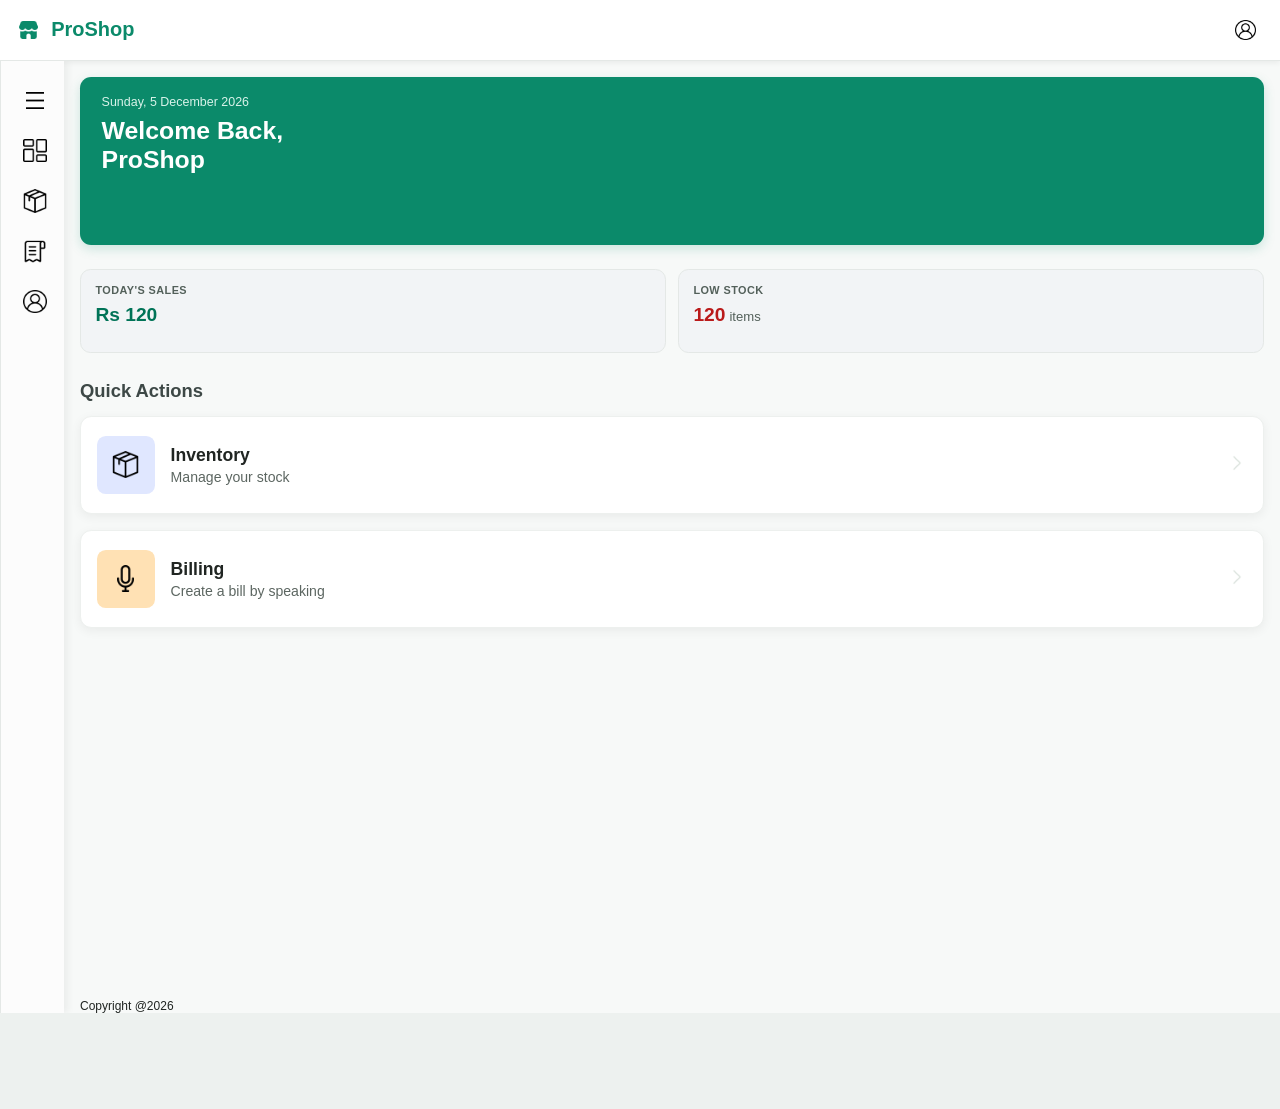
==== index.html @ dfab049c "Front end Code Int" ====
<!doctype html>
<html lang="en">
<head>
  <meta charset="UTF-8">
  <meta name="viewport" content="width=device-width, initial-scale=1.0">
  <meta http-equiv="X-UA-Compatible" content="ie=edge">

  <title>ProShop Dashboard</title>

  <meta name="mobile-web-app-capable" content="yes">
  <meta name="theme-color" content="#0B8A6A">
  <link rel="manifest" href="../manifest.webmanifest">

  
  <link rel="stylesheet" href="./styles.css">
  <link rel="stylesheet" href="./dashboard.css">
  
</head>

<body>
  <div class="app-shell">
    <header>
      <div class="top-bar">

        <div class="top-bar-left">
          <img class="store-icon" src="./assets/icons/store.png" alt="ProShop logo">
          <span class="logo">ProShop</span>
        </div>
        <div class="top-bar-right">
          <!-- <button class="header-button" type="button">
            <img src="icons/notification.png" alt="Notifications">
          </button> -->
          <button class="header-button" type="button">
            <img src="./assets/icons/user.png" alt="Profile">
          </button>
        </div>

      </div>
    </header>

    <div class="main-container">
      
      <div class="dashboard-content">

        <div class="card-welcome">
          <div class="card-content">
            <p class="card-date" id="cardDate"></p>

            <h1 class="welcome-title">
              Welcome Back,<br>
              ProShop
            </h1>

            <!-- <div class="card-status-row">
              <span class="status-dot"></span>
              <span>Shop status: Online</span>
            </div> -->
          </div>
        </div>

        <div class="stats-row">

          <div class="stat-card">
            <p class="stat-label">Today's Sales</p>
            <p class="stat-value" id="stat-sales"></p>
          </div>

          <div class="stat-card">
            <p class="stat-label">Low Stock</p>

            <div class="stat-value-container">
              <p class="stat-value low-stock-number" id="stat-low-stock-count"></p>
              <p class="stat-items-label">items</p>
            </div>
          </div>

        </div>

        <div class="section-heading">
          <h2>Quick Actions</h2>
        </div>

        <div class="card-action">
          <a href="" class="card-link">

            <div class="action-left">
              <div class="card-icon inventory-icon-background">
                <img src="./assets/icons/box.png" alt="Inventory">
              </div>

              <div class="card-text">
                <h2 class="card-title">Inventory</h2>
                <span class="card-subtitle">Manage your stock</span>
              </div>
            </div>

            <div class="card-arrow">
              <img src="./assets/icons/chevron.png" alt="">
            </div>

          </a>
        </div>

        <div class="card-action">
          <a href="../html/voiceBilling.html" class="card-link">

            <div class="action-left">
              <div class="card-icon billing-icon-background">
                <img src="./assets/icons/mic.png" alt="Billing">
              </div>

              <div class="card-text">
                <h2 class="card-title">Billing</h2>
                <span class="card-subtitle">Create a bill by speaking</span>
              </div>
            </div>

            <div class="card-arrow">
              <img src="./assets/icons/chevron.png" alt="">
            </div>

          </a>
        </div>
        <div class="footer-section">
          <footer>
            <Span>Copyright @2026</Span>
          </footer>
        </div>
      </div>
        

      <aside class="sidebar-desktop" id="sidebar">
        <div class="nav-item">
          <button id="menuToggle" >
  
            <div class="nav-icon">
              <img src="./assets/icons/menu.png" alt="">
            </div>
  
            <div class="nav-label">
              <span>Menu</span>
            </div>
          </button>
        </div>
        <div class="nav-item">
          <button class="dashboard-active" type="button"
            onclick="window.location.href=''">
  
            <div class="nav-icon">
              <img src="./assets/icons/dashboard.png" alt="">
            </div>
  
            <div class="nav-label">
              <span>Dashboard</span>
            </div>
          </button>
        </div>
        <div class="nav-item">
          <button class="inventory" type="button"
            onclick="window.location.href=''">
  
            <div class="nav-icon">
              <img src="./assets/icons/box.png" alt="">
            </div>
  
            <div class="nav-label">
              <span>Inventory</span>
            </div>
          </button>
        </div>
        <div class="nav-item">
          <button class="billing" type="button"
            onclick="window.location.href='./pages/voiceBilling/voiceBilling.html'">
  
            <div class="nav-icon">
              <img src="./assets/icons/bill.png" alt="">
            </div>
  
            <div class="nav-label">
              <span>Billing</span>
            </div>
  
          </button>
        </div>
        <div class="nav-item">
          <button class="profile" type="button"
            onclick="window.location.href=''">
  
            <div class="nav-icon">
              <img src="./assets/icons/user.png" alt="">
            </div>
  
            <div class="nav-label">
              <span>Profile</span>
            </div>
  
          </button>
        </div> 
      </aside>
      
    </div>
    <nav class="bottom-nav">
        <div class="nav-item">
          <button class="dashboard active" type="button"
            onclick="window.location.href='../html/index.html'">
  
            <div class="nav-icon">
              <img src="./assets/icons/dashboard.png" alt="">
            </div>
  
            <div class="nav-label">
              <span>Dashboard</span>
            </div>
          </button>
        </div>
        <div class="nav-item">
          <button class="inventory" type="button"
            onclick="window.location.href=''">
  
            <div class="nav-icon">
              <img src="./assets/icons/box.png" alt="">
            </div>
  
            <div class="nav-label">
              <span>Inventory</span>
            </div>
          </button>
        </div>
        <div class="nav-item">
          <button class="billing" type="button"
            onclick="window.location.href='./pages/voiceBilling/voiceBilling.html'">
  
            <div class="nav-icon">
              <img src="./assets/icons/bill.png" alt="">
            </div>
  
            <div class="nav-label">
              <span>Billing</span>
            </div>
  
          </button>
        </div>
        <div class="nav-item">
          <button class="profile" type="button"
            onclick="window.location.href=''">
  
            <div class="nav-icon">
              <img src="./assets/icons/user.png" alt="">
            </div>
  
            <div class="nav-label">
              <span>Profile</span>
            </div>
  
          </button>
        </div>
      </nav>

    <!-- <footer>
      <Span>Copyright @2026</Span>
    </footer> -->

  </div>
  <script>
    const menuToggle=document.getElementById("menuToggle");
    const sidebar=document.getElementById("sidebar");
  
    menuToggle.addEventListener('click',()=>{
      sidebar.classList.toggle('expanded');
    });

    // document.addEventListener('DOMContentLoaded',function(){
      const cardDate=new Date();
      const days=["Monday","Tuesday","Wednesday","Thrusday","Friday","Saturday","Sunday"];
      const months=["January","February","March","April","May","June","July","August","September","October","November","December"];
      const dayName=days[cardDate.getDay()];
      const day=cardDate.getDate();
      const month=months[cardDate.getMonth()];
      const year=cardDate.getFullYear();
      const formatted=`${dayName}, ${day} ${month} ${year}`;
      document.getElementById("cardDate").textContent=formatted;
    // });

    // function updateStatCards(){
    //   const sales = 120;
    //   const stock = 600;
    //   document.getElementById("stat-sales").textContent=sales;
    //   console.log("Function call");
    //   document.getElementById("stat-low-stock-count").textContent=stock;
    //  }

    //updateStatCards=(60.00,12);

  const sales = 120;
  document.getElementById("stat-sales").textContent="Rs "+sales;
  const stock = 120;
  document.getElementById("stat-low-stock-count").textContent=stock;
    
  </script>
</body>
</html>
---- styles.css ----
/* ============================================================
   common.css
   Shared design-system rules used by every page: base reset,
   app shell, top bar, bottom nav, desktop sidebar, footer, and
   the responsive skeleton that swaps bottom-nav <-> sidebar.
   ============================================================ */

* {
  box-sizing: border-box;
}

html, body {
  margin: 0;
  min-width: 20rem;
  padding-bottom: 6rem;
  font-family: Inter, Arial, sans-serif;
  color: #202522;
  background-color: #EDF1EF;
  position: relative;
  overscroll-behavior: none;
}

button {
  font: inherit;
}

.main-container {
  width: 100%;
  margin: 0 auto;
  background-color: #F7F9F8;
  position: relative;
}

/* ---------- Top bar ---------- */

.top-bar {
  position: sticky;
  top: 0;
  z-index: 10;

  display: flex;
  justify-content: space-between;
  align-items: center;

  min-height: 3.7rem; /* index.html value — voiceBilling.html overrides to 3rem in billing.css */
  padding: 0.7rem 1rem;

  background-color: #FFFFFF;
  border-bottom: 0.0625rem solid #E4E8E6;
  box-shadow: 0 0.125rem 0.35rem rgba(0, 0, 0, 0.06);
}

.top-bar-left,
.top-bar-right {
  display: flex;
  align-items: center;
}

.top-bar-left {
  gap: 0.65rem;
}

.top-bar-right {
  gap: 0.35rem;
}

.header-button {
  display: flex;
  align-items: center;
  justify-content: center;

  width: 2.35rem;
  height: 2.35rem;
  padding: 0;

  background-color: transparent;
  border: none;
  border-radius: 50%;
  cursor: pointer;
}

.header-button img {
  width: 1.3rem;
  height: 1.3rem;
  object-fit: contain;
}

.header-button:hover {
  background-color: #dddfe1;
}

.logo {
  color: #0B8A6A;
  font-size: 1.25rem;
  font-weight: 700;
}

/* ---------- Bottom nav (mobile) + shared nav-item styling ---------- */

.bottom-nav {
  position: fixed;
  right: 0;
  bottom: 0;
  left: 0;
  z-index: 20;

  display: flex;
  align-items: center;
  justify-content: space-between;

  width: 100%;
  min-height: 5rem;
  margin: 0 auto;
  padding: 0.35rem 0.45rem;

  background-color: #FCFCFC;
  border-top: 0.0625rem solid #E4E8E6;
  box-shadow: 0 -0.25rem 0.45rem rgba(0, 0, 0, 0.07);
}

.nav-item {
  display: flex;
  flex: 1;
  align-items: center;
  justify-content: center;
  min-width: 0;
}

.nav-item button {
  display: flex;
  flex-direction: column;
  align-items: center;
  justify-content: center;
  gap: 0.2rem;

  width: 100%;
  min-height: 3rem; /* index.html value — voiceBilling.html overrides to 3.85rem in billing.css */
  padding: 0.3rem;

  color: #35403A;
  font-size: 0.75rem; /* index.html value — voiceBilling.html overrides to 0.72rem in billing.css */
  font-weight: 500;

  background-color: transparent;
  border: none;
  border-radius: 2rem;
  cursor: pointer;
}

.nav-item button:is(.active, :hover) {
  color: #FFFFFF;
  font-weight: 700;
  background-color: #0B8A6A;
}

.nav-icon img {
  width: 1.45rem;
  height: 1.45rem;
  object-fit: contain;
}

.nav-label {
  font-size: 0.75rem; /* index.html value — voiceBilling.html overrides to 0.72rem in billing.css */
  line-height: 1;
}

/* ---------- Footer ---------- */

.footer-section {
  font-size: 0.75rem;
  font-family: inherit;
  width: 100%;
  margin: 0;
  padding-top: 30%;
}

.footer {
  background-color: #0B8A6A;
  color: #FFFFFF;
}

/* ---------- Responsive shell: mobile bottom-nav <-> desktop sidebar ---------- */

@media (max-width: 1023px) {
  .sidebar-desktop {
    display: none;
  }
}

@media (min-width: 1024px) {
  body {
    padding-bottom: 0;
  }

  .main-container {
    min-height: 100vh;
    display: flex;
    flex-direction: row-reverse;
    overflow-x: auto;
  }

  .bottom-nav {
    display: none;
  }

  .top-bar-left .back-button {
    display: none;
  }

  .sidebar-desktop {
    position: relative;
    top: 0;
    z-index: 20;
    flex: 0 0 auto;

    display: flex;
    flex-direction: column;
    align-items: stretch;
    justify-content: flex-start;

    width: 4rem;
    min-height: 5rem;
    padding: 1rem 0.45rem;
    overflow: hidden;
    background-color: #FCFCFC;
    border-left: 0.0625rem solid #E4E8E6;
    box-shadow: 0.25rem 0 0.45rem rgba(0, 0, 0, 0.05);

    transition: 0.3s ease;
  }

  .sidebar-desktop .nav-item {
    flex: 0 0 auto;
    gap: 1rem;
  }

  .sidebar-desktop .nav-item button {
    flex-direction: row;
    align-items: center;
    justify-content: flex-start;
    gap: 0.75rem;
    white-space: nowrap;

    width: 100%;
    padding: 0.75rem 0.95rem;
  }

  .sidebar-desktop.expanded {
    width: 12rem;
  }

  .sidebar-desktop .nav-label {
    display: block;
    opacity: 0;
    max-width: 0;
    overflow: hidden;
    white-space: nowrap;
    transition: opacity 0.25s ease, max-width 0.25s ease;
  }

  .sidebar-desktop.expanded .nav-label {
    opacity: 1;
    max-width: 10rem;
  }
}
---- dashboard.css ----
/* ============================================================
   dashboard.css
   Page-specific rules for index.html (the dashboard).
   Load AFTER common.css.
   ============================================================ */

/* NOTE: .app-shell wraps both pages' HTML, but only index.html's original
   stylesheet styled it (voiceBilling.html's <div class="app-shell"> was
   unstyled). Kept here, page-scoped, to preserve each page's original
   behavior exactly rather than silently adding this to the billing page. */
.app-shell {
  position: sticky;
}

.store-icon {
  width: 1.55rem;
  height: 1.55rem;
  object-fit: contain;
}

.dashboard-content {
  padding: 1rem;
  padding-bottom: 0;
}

.card-welcome {
  position: relative;
  overflow: hidden;

  min-height: 10.5rem;
  padding: 1.15rem 1.35rem;

  color: #FFFFFF;
  background-color: #0B8A6A;
  border-radius: 0.7rem;
  box-shadow: 0 0.25rem 0.75rem rgba(11, 138, 106, 0.18);
}

.card-content {
  position: relative;
  z-index: 1;
  width: 70%;
}

.card-date {
  margin: 0 0 0.4rem;
  color: #D9F3EA;
  font-size: 0.78rem;
  font-weight: 500;
}

.welcome-title {
  margin: 0;
  color: #FFFFFF;
  font-size: 1.55rem;
  font-weight: 700;
  line-height: 1.18;
}

.stats-row {
  display: flex;
  gap: 0.75rem;
  width: 100%;
  margin-top: 1.5rem;
}

.stat-card {
  flex: 1;
  min-width: 0;
  min-height: 5.25rem;
  padding: 0.9rem;

  background-color: #F2F4F6;
  border: 0.0625rem solid #E4E8E6;
  border-radius: 0.65rem;
}

.stat-label {
  margin: 0 0 0.45rem;
  color: #53605A;
  font-size: 0.68rem;
  font-weight: 700;
  letter-spacing: 0.04em;
  text-transform: uppercase;
}

.stat-value {
  margin: 0;
  color: #007357;
  font-size: 1.2rem;
  font-weight: 700;
}

.stat-value-container {
  display: flex;
  align-items: baseline;
  gap: 0.25rem;
}

.low-stock-number {
  color: #BA1A1A;
}

.stat-items-label {
  margin: 0;
  color: #53605A;
  font-size: 0.82rem;
  font-weight: 500;
}

.section-heading {
  margin: 1.7rem 0 0.85rem;
}

.section-heading h2 {
  margin: 0;
  color: #3D4846;
  font-size: 1.15rem;
  font-weight: 700;
}

.card-action {
  width: 100%;
  margin-bottom: 1rem;
  overflow: hidden;

  background-color: #FFFFFF;
  border: 0.0625rem solid #EDF0EE;
  border-radius: 0.7rem;
  box-shadow: 0 0.18rem 0.65rem rgba(0, 0, 0, 0.06);
}

.card-link {
  display: flex;
  align-items: center;
  justify-content: space-between;

  min-height: 6rem;
  padding: 1rem;

  color: #202522;
  text-decoration: none;
}

.action-left {
  display: flex;
  align-items: center;
  gap: 1rem;
  min-width: 0;
}

.card-icon {
  display: flex;
  flex: 0 0 auto;
  align-items: center;
  justify-content: center;

  width: 3.6rem;
  height: 3.6rem;
  border-radius: 0.55rem;
}

.inventory-icon-background {
  background-color: #E0E7FF;
}

.billing-icon-background {
  background-color: #FFE1B4;
}

.card-icon img {
  width: 1.7rem;
  height: 1.7rem;
  object-fit: contain;
}

.card-text {
  display: flex;
  flex-direction: column;
  min-width: 0;
}

.card-title {
  margin: 0 0 0.2rem;
  color: #202522;
  font-size: 1.1rem;
  font-weight: 700;
}

.card-subtitle {
  color: #5C6661;
  font-size: 0.88rem;
}

.card-arrow img {
  width: 1.25rem;
  height: 1.25rem;
  opacity: 0.55;
}

@media (min-width: 1024px) {
  .dashboard-content {
    flex: 1 1 auto;
    min-width: 20rem;
  }
}
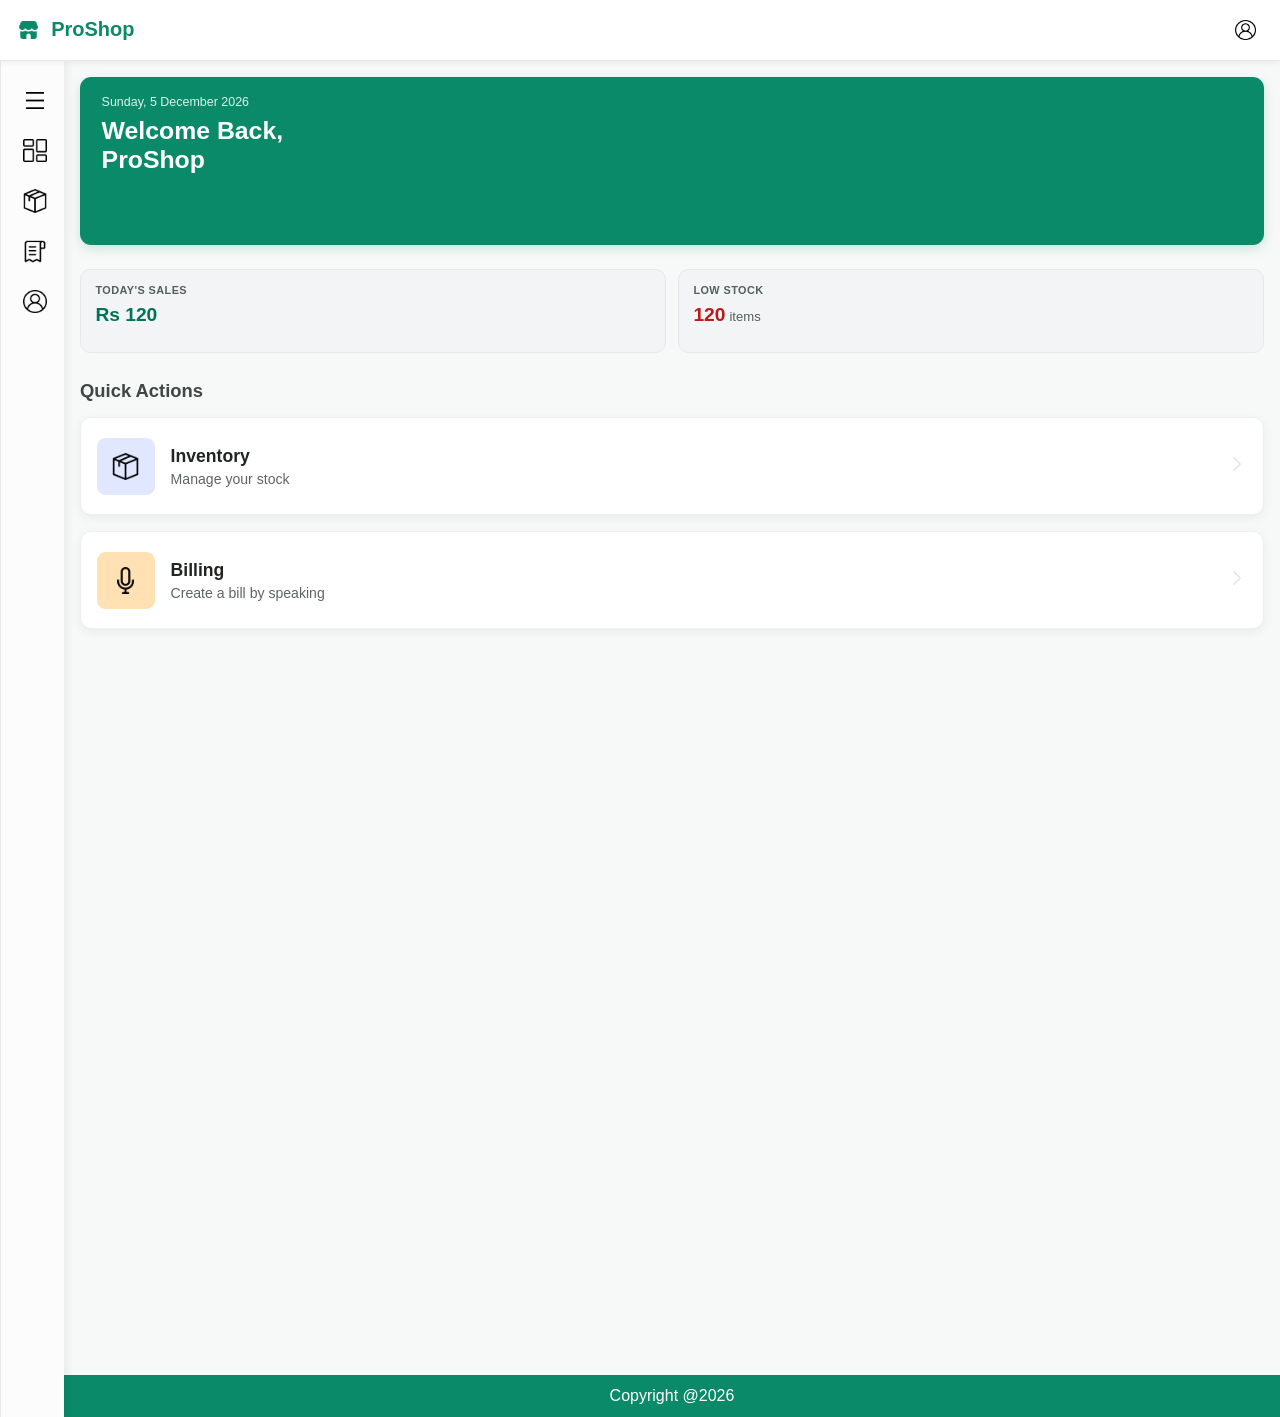
==== commit 570bacc4: "profile addition html and css" ====
--- a/index.html
+++ b/index.html
@@ -9,11 +9,14 @@
 
   <meta name="mobile-web-app-capable" content="yes">
   <meta name="theme-color" content="#0B8A6A">
-  <link rel="manifest" href="../manifest.webmanifest">
+  <link rel="manifest" href="./manifest.webmanifest">
 
   
   <link rel="stylesheet" href="./styles.css">
   <link rel="stylesheet" href="./dashboard.css">
+
+  <script src="./Javascript/common.js" defer></script>
+
   
 </head>
 
@@ -81,7 +84,7 @@
         </div>
 
         <div class="card-action">
-          <a href="" class="card-link">
+          <a href="./pages/Inventory/Inventory.html" class="card-link">
 
             <div class="action-left">
               <div class="card-icon inventory-icon-background">
@@ -102,7 +105,7 @@
         </div>
 
         <div class="card-action">
-          <a href="../html/voiceBilling.html" class="card-link">
+          <a href="./pages/voiceBilling/voiceBilling.html" class="card-link">
 
             <div class="action-left">
               <div class="card-icon billing-icon-background">
@@ -157,7 +160,7 @@
         </div>
         <div class="nav-item">
           <button class="inventory" type="button"
-            onclick="window.location.href=''">
+            onclick="window.location.href='./pages/Inventory/Inventory.html'">
   
             <div class="nav-icon">
               <img src="./assets/icons/box.png" alt="">
@@ -183,8 +186,7 @@
           </button>
         </div>
         <div class="nav-item">
-          <button class="profile" type="button"
-            onclick="window.location.href=''">
+          <button class="profile" id="profile1" type="button">
   
             <div class="nav-icon">
               <img src="./assets/icons/user.png" alt="">
@@ -202,7 +204,7 @@
     <nav class="bottom-nav">
         <div class="nav-item">
           <button class="dashboard active" type="button"
-            onclick="window.location.href='../html/index.html'">
+            onclick="window.location.href=''">
   
             <div class="nav-icon">
               <img src="./assets/icons/dashboard.png" alt="">
@@ -215,7 +217,7 @@
         </div>
         <div class="nav-item">
           <button class="inventory" type="button"
-            onclick="window.location.href=''">
+            onclick="window.location.href='./pages/Inventory/Inventory.html'">
   
             <div class="nav-icon">
               <img src="./assets/icons/box.png" alt="">
@@ -241,8 +243,7 @@
           </button>
         </div>
         <div class="nav-item">
-          <button class="profile" type="button"
-            onclick="window.location.href=''">
+          <button class="profile" id="profile2" type="button">
   
             <div class="nav-icon">
               <img src="./assets/icons/user.png" alt="">
@@ -259,16 +260,39 @@
     <!-- <footer>
       <Span>Copyright @2026</Span>
     </footer> -->
-
   </div>
+
+  <dialog class="overlay" id="profileForm">
+    <div class="pop-up">
+      <h2>User Profile</h2>
+      <form id="addUserForm">
+        <!-- <label for="userFirstName">First Name</label> -->
+        <input type="text" id="userFirstName" placeholder="FirstName" required />
+        <!-- <label for="userLastName">Last name</label> -->
+        <input type="text" id="userLastName" placeholder="LastName" required />
+        <!-- <label for="userNumber">Quantity</label> -->
+        <input type="text" id="userNumber" inputmode="numeric" pattern="[0-9]" maxlength="10" placeholder="Phone Number" required />
+
+        <input type="text" id="userEmail" inputmode="email" placeholder="E-mail" required />
+        <!-- <label for="itemType">Type</label> -->
+        <input type="text" id="gstID" placeholder="GstID" required />
+        
+        <div class="popup-actions">
+          <button
+            type="button"
+            id="cancelUserPopupButton"
+            class="secondary-button"
+          >
+            Cancel
+          </button>
+          <button id="editButton" type="submit" class="primary-button">
+            Edit Details
+          </button>
+        </div>
+      </form>
+    </div>
+  </dialog>
   <script>
-    const menuToggle=document.getElementById("menuToggle");
-    const sidebar=document.getElementById("sidebar");
-  
-    menuToggle.addEventListener('click',()=>{
-      sidebar.classList.toggle('expanded');
-    });
-
     // document.addEventListener('DOMContentLoaded',function(){
       const cardDate=new Date();
       const days=["Monday","Tuesday","Wednesday","Thrusday","Friday","Saturday","Sunday"];
--- a/styles.css
+++ b/styles.css
@@ -12,7 +12,6 @@
 html, body {
   margin: 0;
   min-width: 20rem;
-  padding-bottom: 6rem;
   font-family: Inter, Arial, sans-serif;
   color: #202522;
   background-color: #EDF1EF;
@@ -28,15 +27,21 @@
   width: 100%;
   margin: 0 auto;
   background-color: #F7F9F8;
+}
+
+
+/* ---------- Top bar ---------- */
+header{
+  position:fixed;
+  top:0;
+  z-index: 1000;
+
+}
+
+.top-bar {
   position: relative;
-}
-
-/* ---------- Top bar ---------- */
-
-.top-bar {
-  position: sticky;
   top: 0;
-  z-index: 10;
+  z-index: 1000;
 
   display: flex;
   justify-content: space-between;
@@ -62,6 +67,10 @@
 
 .top-bar-right {
   gap: 0.35rem;
+}
+
+header {
+  position: sticky;
 }
 
 .header-button {
@@ -77,6 +86,7 @@
   border: none;
   border-radius: 50%;
   cursor: pointer;
+
 }
 
 .header-button img {
@@ -167,17 +177,21 @@
 /* ---------- Footer ---------- */
 
 .footer-section {
-  font-size: 0.75rem;
+  font-size: 1rem;
   font-family: inherit;
   width: 100%;
   margin: 0;
-  padding-top: 30%;
-}
-
-.footer {
+  padding-top:60%;
+  justify-content: center;
+  text-align: center;
+
+}
+
+.footer-section footer {
+  padding: 0.75rem;
   background-color: #0B8A6A;
   color: #FFFFFF;
-}
+} 
 
 /* ---------- Responsive shell: mobile bottom-nav <-> desktop sidebar ---------- */
 
@@ -197,6 +211,8 @@
     display: flex;
     flex-direction: row-reverse;
     overflow-x: auto;
+    /* scrollbar-color: #FFFFFF #0B8A6A ;
+    scrollbar-width: thin; */
   }
 
   .bottom-nav {
@@ -210,7 +226,7 @@
   .sidebar-desktop {
     position: relative;
     top: 0;
-    z-index: 20;
+    z-index: 100;
     flex: 0 0 auto;
 
     display: flex;
@@ -262,4 +278,101 @@
     opacity: 1;
     max-width: 10rem;
   }
-}
+  /* .sidebar-desktop .nav-item button:is(.active, :hover) {
+    color: #FFFFFF;
+    font-weight: 700;
+    background-color: #0B8A6A;
+  } */
+
+  
+}
+
+
+#profileForm.overlay {
+  border: none;
+  padding: 0;
+  background: transparent;
+}
+
+#profileForm.overlay::backdrop {
+  background: rgba(0, 0, 0, 0.45);
+}
+
+.pop-up {
+  width: 22rem;
+  background: #ffffff;
+  border-radius: 0.8rem;
+  padding: 1.5rem;
+  display: flex;
+  flex-direction: column;
+  gap: 0.8rem;
+  box-shadow: 0 0.5rem 1.5rem rgba(0, 0, 0, 0.3);
+}
+
+.pop-up h2 {
+  text-align: center;
+  margin-bottom: 0.5rem;
+  font-size: 2rem;
+  font-weight: 600;
+  font-family: inherit;
+  color: green;
+}
+
+#addUserForm {
+  display: flex;
+  flex-direction: column;
+  gap: 0.8rem;
+}
+
+#addIUSerForm label {
+  font-size: 0.9rem;
+  font-weight: 600;
+  color: #444;
+}
+
+#addUserForm input {
+  width: 100%;
+  padding: 0.7rem;
+  border: 0.06rem solid #ccc;
+  border-radius: 0.4rem;
+  font-size: 0.95rem;
+  outline: none;
+}
+
+#addUserForm input:focus {
+  border-color: #dcfcf4;
+}
+
+.popup-actions {
+  display: flex;
+  margin-top: 1rem;
+  justify-content: center;
+  gap: 0.5rem;
+}
+
+.popup-actions button {
+  width: 48%;
+  padding: 0.8rem;
+  border: none;
+  border-radius: 0.4rem;
+  font-size: 1rem;
+  cursor: pointer;
+}
+
+.secondary-button {
+  background: #dc3545;
+  color: white;
+}
+
+.secondary-button:hover {
+  background: #c82333;
+}
+
+.primary-button {
+  background: #0B8A6A;
+  color: white;
+}
+
+.primary-button:hover {
+  background: #007a5b;
+}
--- a/dashboard.css
+++ b/dashboard.css
@@ -4,10 +4,7 @@
    Load AFTER common.css.
    ============================================================ */
 
-/* NOTE: .app-shell wraps both pages' HTML, but only index.html's original
-   stylesheet styled it (voiceBilling.html's <div class="app-shell"> was
-   unstyled). Kept here, page-scoped, to preserve each page's original
-   behavior exactly rather than silently adding this to the billing page. */
+
 .app-shell {
   position: sticky;
 }
@@ -19,8 +16,13 @@
 }
 
 .dashboard-content {
-  padding: 1rem;
+  padding-bottom:0;
+  /* padding: 1rem; */
   padding-bottom: 0;
+  flex: 1 1 auto;
+  overflow-y: scroll;
+  /* scrollbar-color: #FFFFFF #0B8A6A ;
+  scrollbar-width: thin; */
 }
 
 .card-welcome {
@@ -29,6 +31,9 @@
 
   min-height: 10.5rem;
   padding: 1.15rem 1.35rem;
+  margin-top: 1rem;
+  margin-left: 1rem;
+  margin-right: 1rem ;
 
   color: #FFFFFF;
   background-color: #0B8A6A;
@@ -58,10 +63,13 @@
 }
 
 .stats-row {
-  display: flex;
+  display: grid;
+  grid-template-columns: repeat(2,1fr);
   gap: 0.75rem;
-  width: 100%;
+  width: stretch;
   margin-top: 1.5rem;
+  margin-left: 1rem;
+  margin-right: 1rem;
 }
 
 .stat-card {
@@ -113,16 +121,19 @@
 }
 
 .section-heading h2 {
-  margin: 0;
+  margin-left: 1rem;
+  margin-right: 1rem;
   color: #3D4846;
   font-size: 1.15rem;
   font-weight: 700;
 }
 
 .card-action {
-  width: 100%;
+  width: stretch;
   margin-bottom: 1rem;
   overflow: hidden;
+  margin-left: 1rem;
+  margin-right: 1rem;
 
   background-color: #FFFFFF;
   border: 0.0625rem solid #EDF0EE;
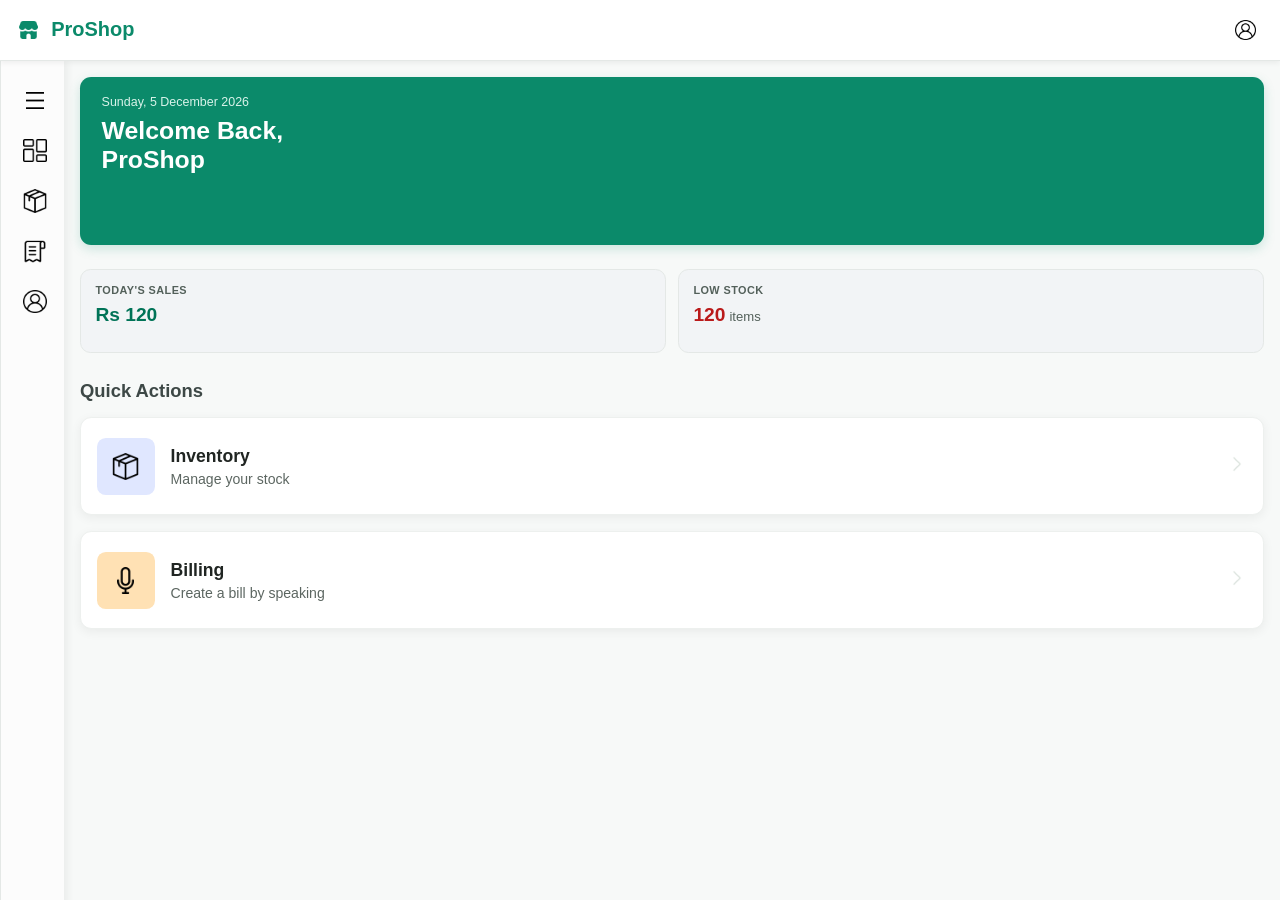
==== commit 1a077afd: "voice button + sidebar fix" ====
--- a/index.html
+++ b/index.html
@@ -123,6 +123,9 @@
             </div>
 
           </a>
+        </div>
+        <div class="footer-gap">
+
         </div>
         <div class="footer-section">
           <footer>
@@ -271,7 +274,7 @@
         <!-- <label for="userLastName">Last name</label> -->
         <input type="text" id="userLastName" placeholder="LastName" required />
         <!-- <label for="userNumber">Quantity</label> -->
-        <input type="text" id="userNumber" inputmode="numeric" pattern="[0-9]" maxlength="10" placeholder="Phone Number" required />
+        <input type="text" id="userNumber" inputmode="numeric" maxlength="10" placeholder="Phone Number" required />
 
         <input type="text" id="userEmail" inputmode="email" placeholder="E-mail" required />
         <!-- <label for="itemType">Type</label> -->
--- a/styles.css
+++ b/styles.css
@@ -5,6 +5,11 @@
    the responsive skeleton that swaps bottom-nav <-> sidebar.
    ============================================================ */
 
+:root {
+  --sidebar-width: 4rem;
+  --sidebar-transition: 0.3s ease;
+}
+
 * {
   box-sizing: border-box;
 }
@@ -12,6 +17,7 @@
 html, body {
   margin: 0;
   min-width: 20rem;
+  height: 100%;
   font-family: Inter, Arial, sans-serif;
   color: #202522;
   background-color: #EDF1EF;
@@ -27,8 +33,24 @@
   width: 100%;
   margin: 0 auto;
   background-color: #F7F9F8;
-}
-
+  display:flex;
+  flex-direction: column;
+  flex:1 1 auto;
+  overflow-x: auto;
+    /* scrollbar-color: #FFFFFF #0B8A6A ;
+    scrollbar-width: thin; */
+  
+}
+
+.app-shell{
+  display:flex;
+  flex-direction: column;
+  height:100vh;
+}
+
+body.sidebar-is-expanded {
+    --sidebar-width: 12rem;
+  }
 
 /* ---------- Top bar ---------- */
 header{
@@ -71,6 +93,7 @@
 
 header {
   position: sticky;
+  
 }
 
 .header-button {
@@ -175,13 +198,15 @@
 }
 
 /* ---------- Footer ---------- */
+.footer-gap{
+  height:30rem;
+}
 
 .footer-section {
   font-size: 1rem;
   font-family: inherit;
   width: 100%;
   margin: 0;
-  padding-top:60%;
   justify-content: center;
   text-align: center;
 
@@ -206,14 +231,7 @@
     padding-bottom: 0;
   }
 
-  .main-container {
-    min-height: 100vh;
-    display: flex;
-    flex-direction: row-reverse;
-    overflow-x: auto;
-    /* scrollbar-color: #FFFFFF #0B8A6A ;
-    scrollbar-width: thin; */
-  }
+  
 
   .bottom-nav {
     display: none;
@@ -224,8 +242,7 @@
   }
 
   .sidebar-desktop {
-    position: relative;
-    top: 0;
+    position:fixed;
     z-index: 100;
     flex: 0 0 auto;
 
@@ -234,8 +251,8 @@
     align-items: stretch;
     justify-content: flex-start;
 
-    width: 4rem;
-    min-height: 5rem;
+    width: var(--sidebar-width);
+    min-height: 100vh;
     padding: 1rem 0.45rem;
     overflow: hidden;
     background-color: #FCFCFC;
--- a/dashboard.css
+++ b/dashboard.css
@@ -23,6 +23,10 @@
   overflow-y: scroll;
   /* scrollbar-color: #FFFFFF #0B8A6A ;
   scrollbar-width: thin; */
+  width: 100%;
+  min-width: 0;
+  padding-left: var(--sidebar-width);
+  transition: padding-left 0.3s ease;
 }
 
 .card-welcome {
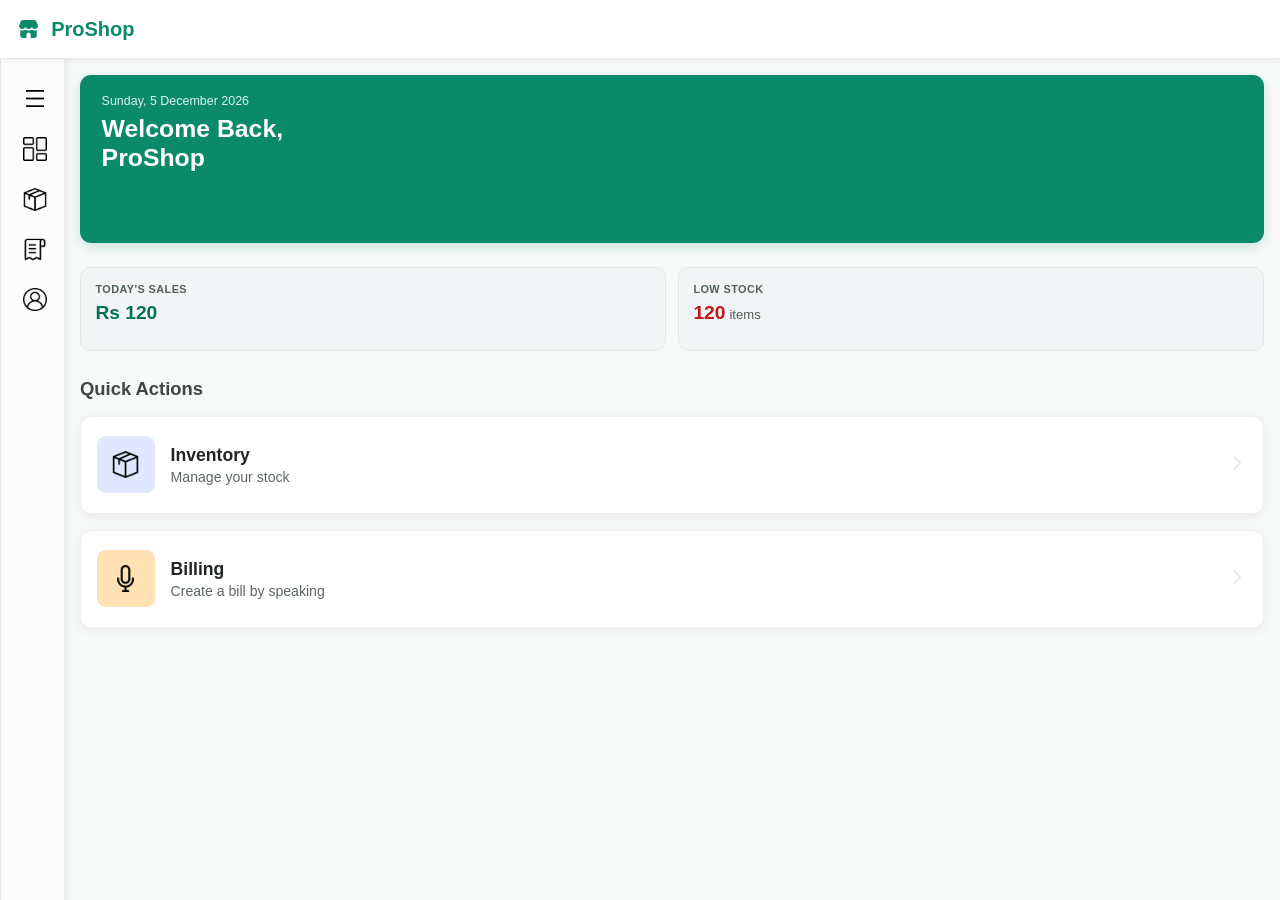
==== commit 3bc65dbe: "footer fixed in Inventory and profile edits" ====
--- a/index.html
+++ b/index.html
@@ -33,9 +33,9 @@
           <!-- <button class="header-button" type="button">
             <img src="icons/notification.png" alt="Notifications">
           </button> -->
-          <button class="header-button" type="button">
+          <!-- <button class="header-button" type="button">
             <img src="./assets/icons/user.png" alt="Profile">
-          </button>
+          </button> -->
         </div>
 
       </div>
--- a/dashboard.css
+++ b/dashboard.css
@@ -219,3 +219,7 @@
     min-width: 20rem;
   }
 }
+
+.footer-gap{
+  height:40rem;
+}
